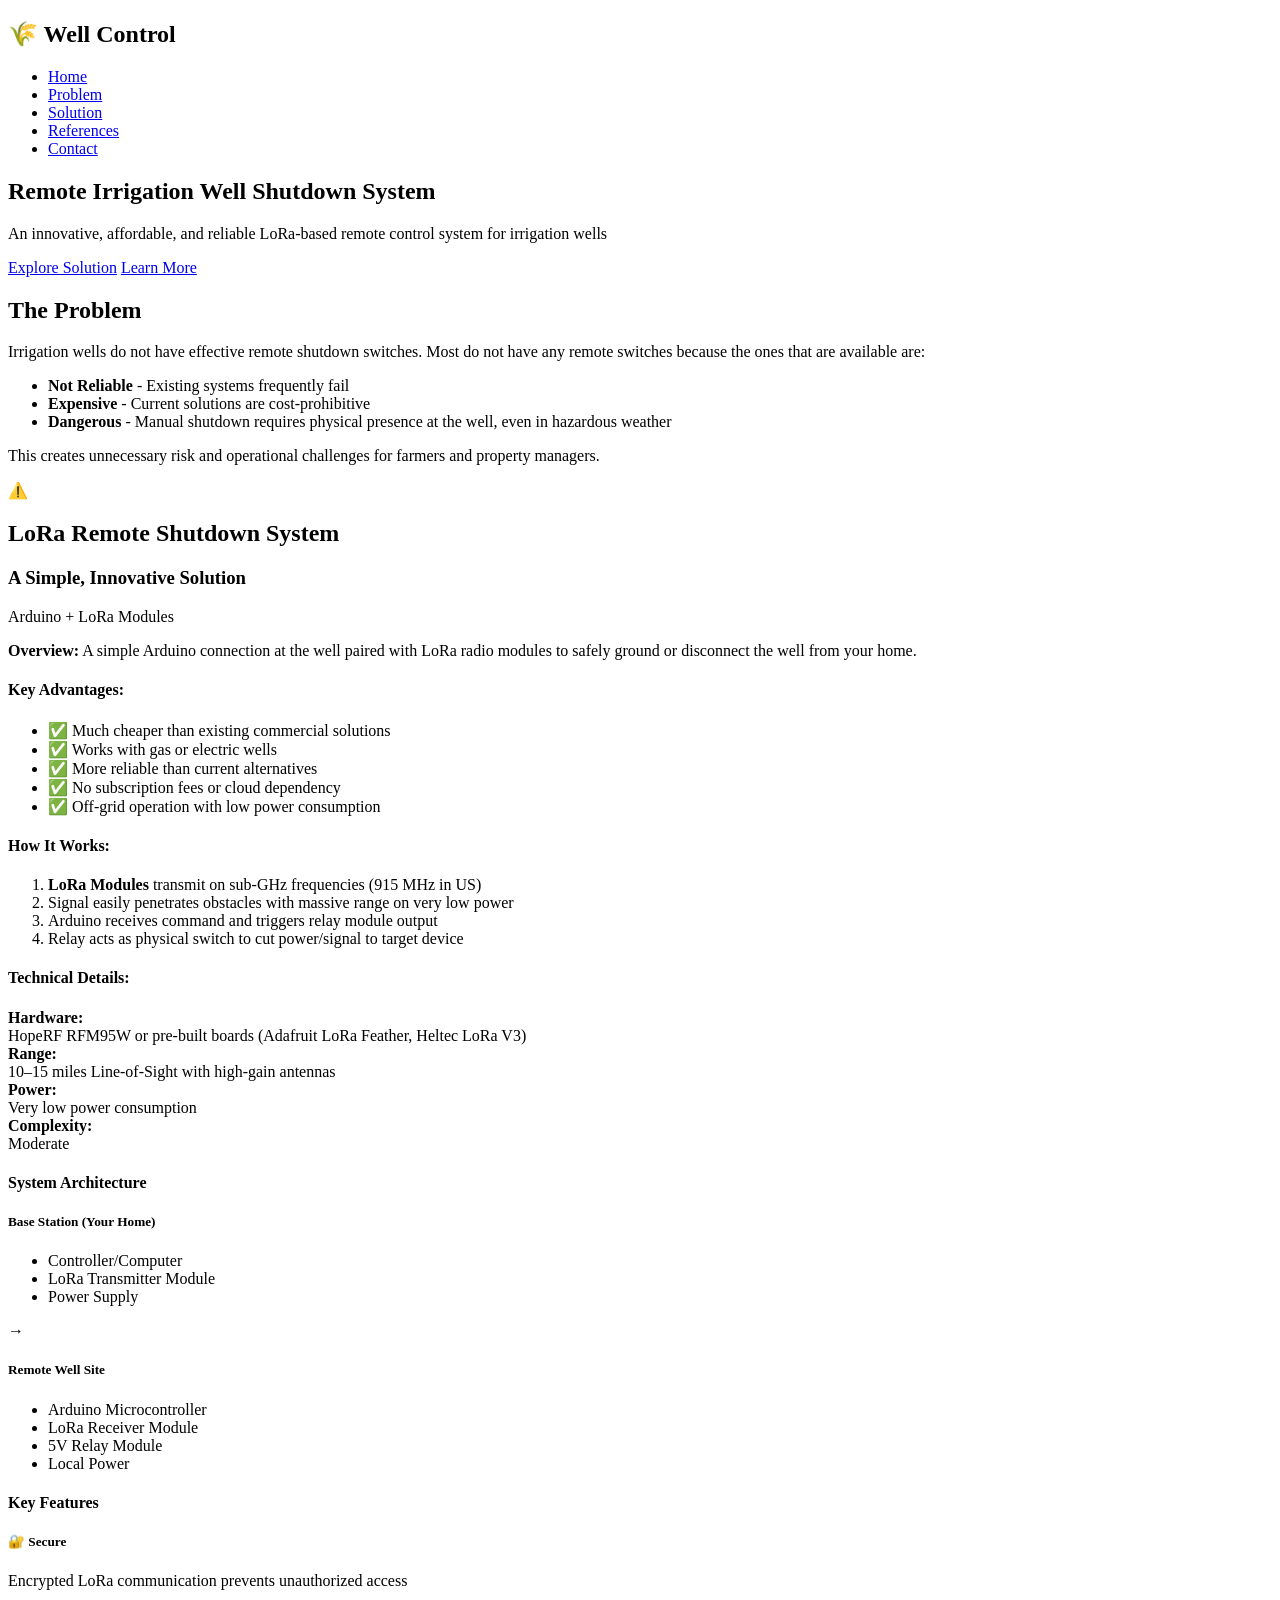
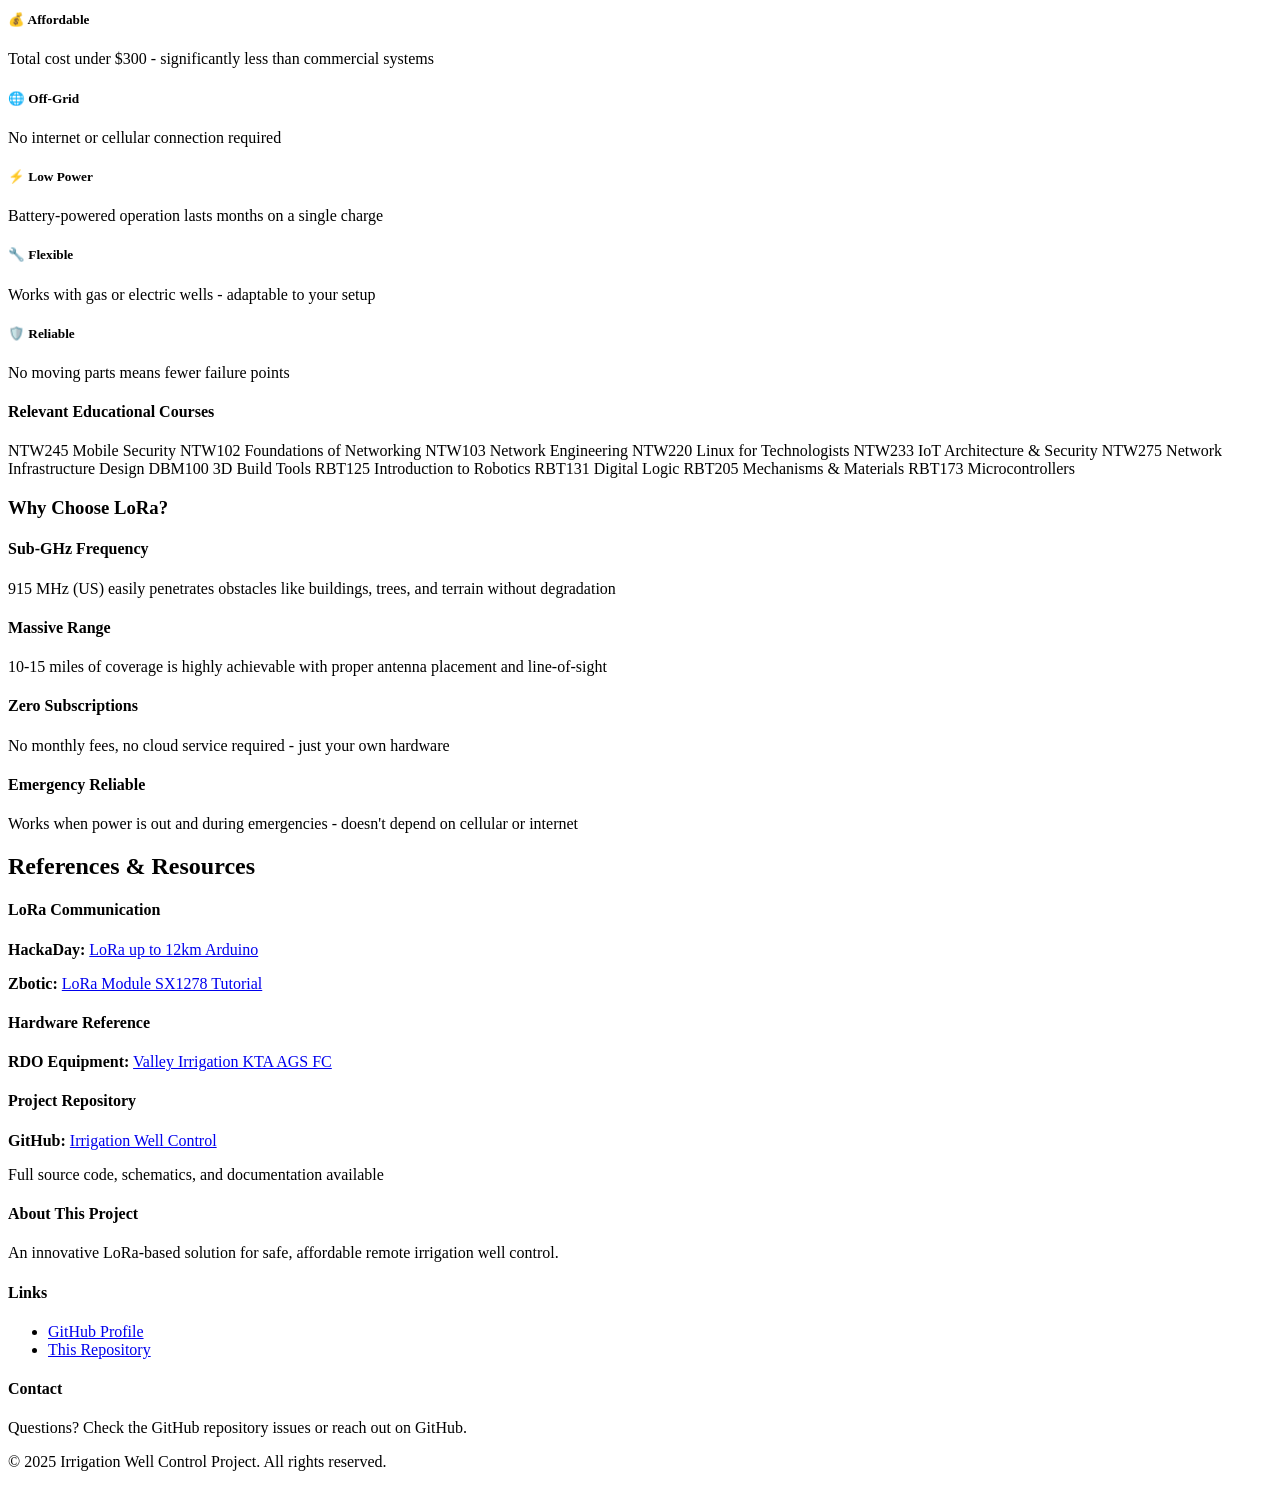
==== index.html @ 94b187a4 "Step 1: Create HTML structure focused on LoRa solution only" ====
<!DOCTYPE html>
<html lang="en">
<head>
    <meta charset="UTF-8">
    <meta name="viewport" content="width=device-width, initial-scale=1.0">
    <title>Irrigation Well Control - Remote Shutdown Solutions</title>
    <link rel="stylesheet" href="styles.css">
</head>
<body>
    <!-- HEADER & NAVIGATION -->
    <header>
        <nav class="navbar">
            <div class="navbar-container">
                <div class="logo">
                    <h1>🌾 Well Control</h1>
                </div>
                <ul class="nav-menu">
                    <li><a href="#home">Home</a></li>
                    <li><a href="#problem">Problem</a></li>
                    <li><a href="#solution">Solution</a></li>
                    <li><a href="#references">References</a></li>
                    <li><a href="#contact">Contact</a></li>
                </ul>
            </div>
        </nav>
    </header>

    <!-- HERO SECTION -->
    <section id="home" class="hero">
        <div class="hero-content">
            <h1>Remote Irrigation Well Shutdown System</h1>
            <p>An innovative, affordable, and reliable LoRa-based remote control system for irrigation wells</p>
            <div class="hero-buttons">
                <a href="#solution" class="btn btn-primary">Explore Solution</a>
                <a href="#references" class="btn btn-secondary">Learn More</a>
            </div>
        </div>
    </section>

    <!-- PROBLEM STATEMENT -->
    <section id="problem" class="problem">
        <div class="container">
            <h2>The Problem</h2>
            <div class="problem-content">
                <div class="problem-text">
                    <p>Irrigation wells do not have effective remote shutdown switches. Most do not have any remote switches because the ones that are available are:</p>
                    <ul>
                        <li><strong>Not Reliable</strong> - Existing systems frequently fail</li>
                        <li><strong>Expensive</strong> - Current solutions are cost-prohibitive</li>
                        <li><strong>Dangerous</strong> - Manual shutdown requires physical presence at the well, even in hazardous weather</li>
                    </ul>
                    <p>This creates unnecessary risk and operational challenges for farmers and property managers.</p>
                </div>
                <div class="problem-icon">
                    <span class="icon">⚠️</span>
                </div>
            </div>
        </div>
    </section>

    <!-- SOLUTION SECTION -->
    <section id="solution" class="solution">
        <div class="container">
            <h2>LoRa Remote Shutdown System</h2>
            
            <div class="solution-card">
                <div class="solution-header">
                    <h3>A Simple, Innovative Solution</h3>
                    <span class="badge">Arduino + LoRa Modules</span>
                </div>
                <div class="solution-body">
                    <p><strong>Overview:</strong> A simple Arduino connection at the well paired with LoRa radio modules to safely ground or disconnect the well from your home.</p>
                    
                    <h4>Key Advantages:</h4>
                    <ul>
                        <li>✅ Much cheaper than existing commercial solutions</li>
                        <li>✅ Works with gas or electric wells</li>
                        <li>✅ More reliable than current alternatives</li>
                        <li>✅ No subscription fees or cloud dependency</li>
                        <li>✅ Off-grid operation with low power consumption</li>
                    </ul>

                    <h4>How It Works:</h4>
                    <ol>
                        <li><strong>LoRa Modules</strong> transmit on sub-GHz frequencies (915 MHz in US)</li>
                        <li>Signal easily penetrates obstacles with massive range on very low power</li>
                        <li>Arduino receives command and triggers relay module output</li>
                        <li>Relay acts as physical switch to cut power/signal to target device</li>
                    </ol>

                    <h4>Technical Details:</h4>
                    <div class="tech-specs">
                        <div class="spec">
                            <strong>Hardware:</strong><br>
                            HopeRF RFM95W or pre-built boards (Adafruit LoRa Feather, Heltec LoRa V3)
                        </div>
                        <div class="spec">
                            <strong>Range:</strong><br>
                            10–15 miles Line-of-Sight with high-gain antennas
                        </div>
                        <div class="spec">
                            <strong>Power:</strong><br>
                            Very low power consumption
                        </div>
                        <div class="spec">
                            <strong>Complexity:</strong><br>
                            Moderate
                        </div>
                    </div>

                    <h4>System Architecture</h4>
                    <div class="architecture">
                        <div class="arch-box">
                            <h5>Base Station (Your Home)</h5>
                            <ul>
                                <li>Controller/Computer</li>
                                <li>LoRa Transmitter Module</li>
                                <li>Power Supply</li>
                            </ul>
                        </div>
                        <div class="arch-arrow">→</div>
                        <div class="arch-box">
                            <h5>Remote Well Site</h5>
                            <ul>
                                <li>Arduino Microcontroller</li>
                                <li>LoRa Receiver Module</li>
                                <li>5V Relay Module</li>
                                <li>Local Power</li>
                            </ul>
                        </div>
                    </div>

                    <h4>Key Features</h4>
                    <div class="features-grid">
                        <div class="feature">
                            <h5>🔐 Secure</h5>
                            <p>Encrypted LoRa communication prevents unauthorized access</p>
                        </div>
                        <div class="feature">
                            <h5>💰 Affordable</h5>
                            <p>Total cost under $300 - significantly less than commercial systems</p>
                        </div>
                        <div class="feature">
                            <h5>🌐 Off-Grid</h5>
                            <p>No internet or cellular connection required</p>
                        </div>
                        <div class="feature">
                            <h5>⚡ Low Power</h5>
                            <p>Battery-powered operation lasts months on a single charge</p>
                        </div>
                        <div class="feature">
                            <h5>🔧 Flexible</h5>
                            <p>Works with gas or electric wells - adaptable to your setup</p>
                        </div>
                        <div class="feature">
                            <h5>🛡️ Reliable</h5>
                            <p>No moving parts means fewer failure points</p>
                        </div>
                    </div>

                    <h4>Relevant Educational Courses</h4>
                    <div class="courses">
                        <span class="course-badge">NTW245 Mobile Security</span>
                        <span class="course-badge">NTW102 Foundations of Networking</span>
                        <span class="course-badge">NTW103 Network Engineering</span>
                        <span class="course-badge">NTW220 Linux for Technologists</span>
                        <span class="course-badge">NTW233 IoT Architecture & Security</span>
                        <span class="course-badge">NTW275 Network Infrastructure Design</span>
                        <span class="course-badge">DBM100 3D Build Tools</span>
                        <span class="course-badge">RBT125 Introduction to Robotics</span>
                        <span class="course-badge">RBT131 Digital Logic</span>
                        <span class="course-badge">RBT205 Mechanisms & Materials</span>
                        <span class="course-badge">RBT173 Microcontrollers</span>
                    </div>
                </div>
            </div>

            <div class="solution-benefits">
                <h3>Why Choose LoRa?</h3>
                <div class="benefits-grid">
                    <div class="benefit-card">
                        <h4>Sub-GHz Frequency</h4>
                        <p>915 MHz (US) easily penetrates obstacles like buildings, trees, and terrain without degradation</p>
                    </div>
                    <div class="benefit-card">
                        <h4>Massive Range</h4>
                        <p>10-15 miles of coverage is highly achievable with proper antenna placement and line-of-sight</p>
                    </div>
                    <div class="benefit-card">
                        <h4>Zero Subscriptions</h4>
                        <p>No monthly fees, no cloud service required - just your own hardware</p>
                    </div>
                    <div class="benefit-card">
                        <h4>Emergency Reliable</h4>
                        <p>Works when power is out and during emergencies - doesn't depend on cellular or internet</p>
                    </div>
                </div>
            </div>
        </div>
    </section>

    <!-- REFERENCES SECTION -->
    <section id="references" class="references">
        <div class="container">
            <h2>References & Resources</h2>
            <div class="references-grid">
                <div class="reference-item">
                    <h4>LoRa Communication</h4>
                    <p><strong>HackaDay:</strong> <a href="https://hackaday.io/project/168013-lora-upto-12km-arduino" target="_blank">LoRa up to 12km Arduino</a></p>
                    <p><strong>Zbotic:</strong> <a href="https://zbotic.in/lora-module-sx1278-long-range-iot-communication-tutorial/" target="_blank">LoRa Module SX1278 Tutorial</a></p>
                </div>
                <div class="reference-item">
                    <h4>Hardware Reference</h4>
                    <p><strong>RDO Equipment:</strong> <a href="https://www.rdoequipment.com/product-details/valley-irrigation-kta-ags-fc-view-ka02865" target="_blank">Valley Irrigation KTA AGS FC</a></p>
                </div>
                <div class="reference-item">
                    <h4>Project Repository</h4>
                    <p><strong>GitHub:</strong> <a href="https://github.com/connorcqueen-lgtm/irrigation-well-control" target="_blank">Irrigation Well Control</a></p>
                    <p>Full source code, schematics, and documentation available</p>
                </div>
            </div>
        </div>
    </section>

    <!-- FOOTER -->
    <footer>
        <div class="container">
            <div class="footer-content">
                <div class="footer-section">
                    <h4>About This Project</h4>
                    <p>An innovative LoRa-based solution for safe, affordable remote irrigation well control.</p>
                </div>
                <div class="footer-section">
                    <h4>Links</h4>
                    <ul>
                        <li><a href="https://github.com/connorcqueen-lgtm" target="_blank">GitHub Profile</a></li>
                        <li><a href="https://github.com/connorcqueen-lgtm/irrigation-well-control" target="_blank">This Repository</a></li>
                    </ul>
                </div>
                <div class="footer-section">
                    <h4>Contact</h4>
                    <p>Questions? Check the GitHub repository issues or reach out on GitHub.</p>
                </div>
            </div>
            <div class="footer-bottom">
                <p>&copy; 2025 Irrigation Well Control Project. All rights reserved.</p>
            </div>
        </div>
    </footer>
</body>
</html>
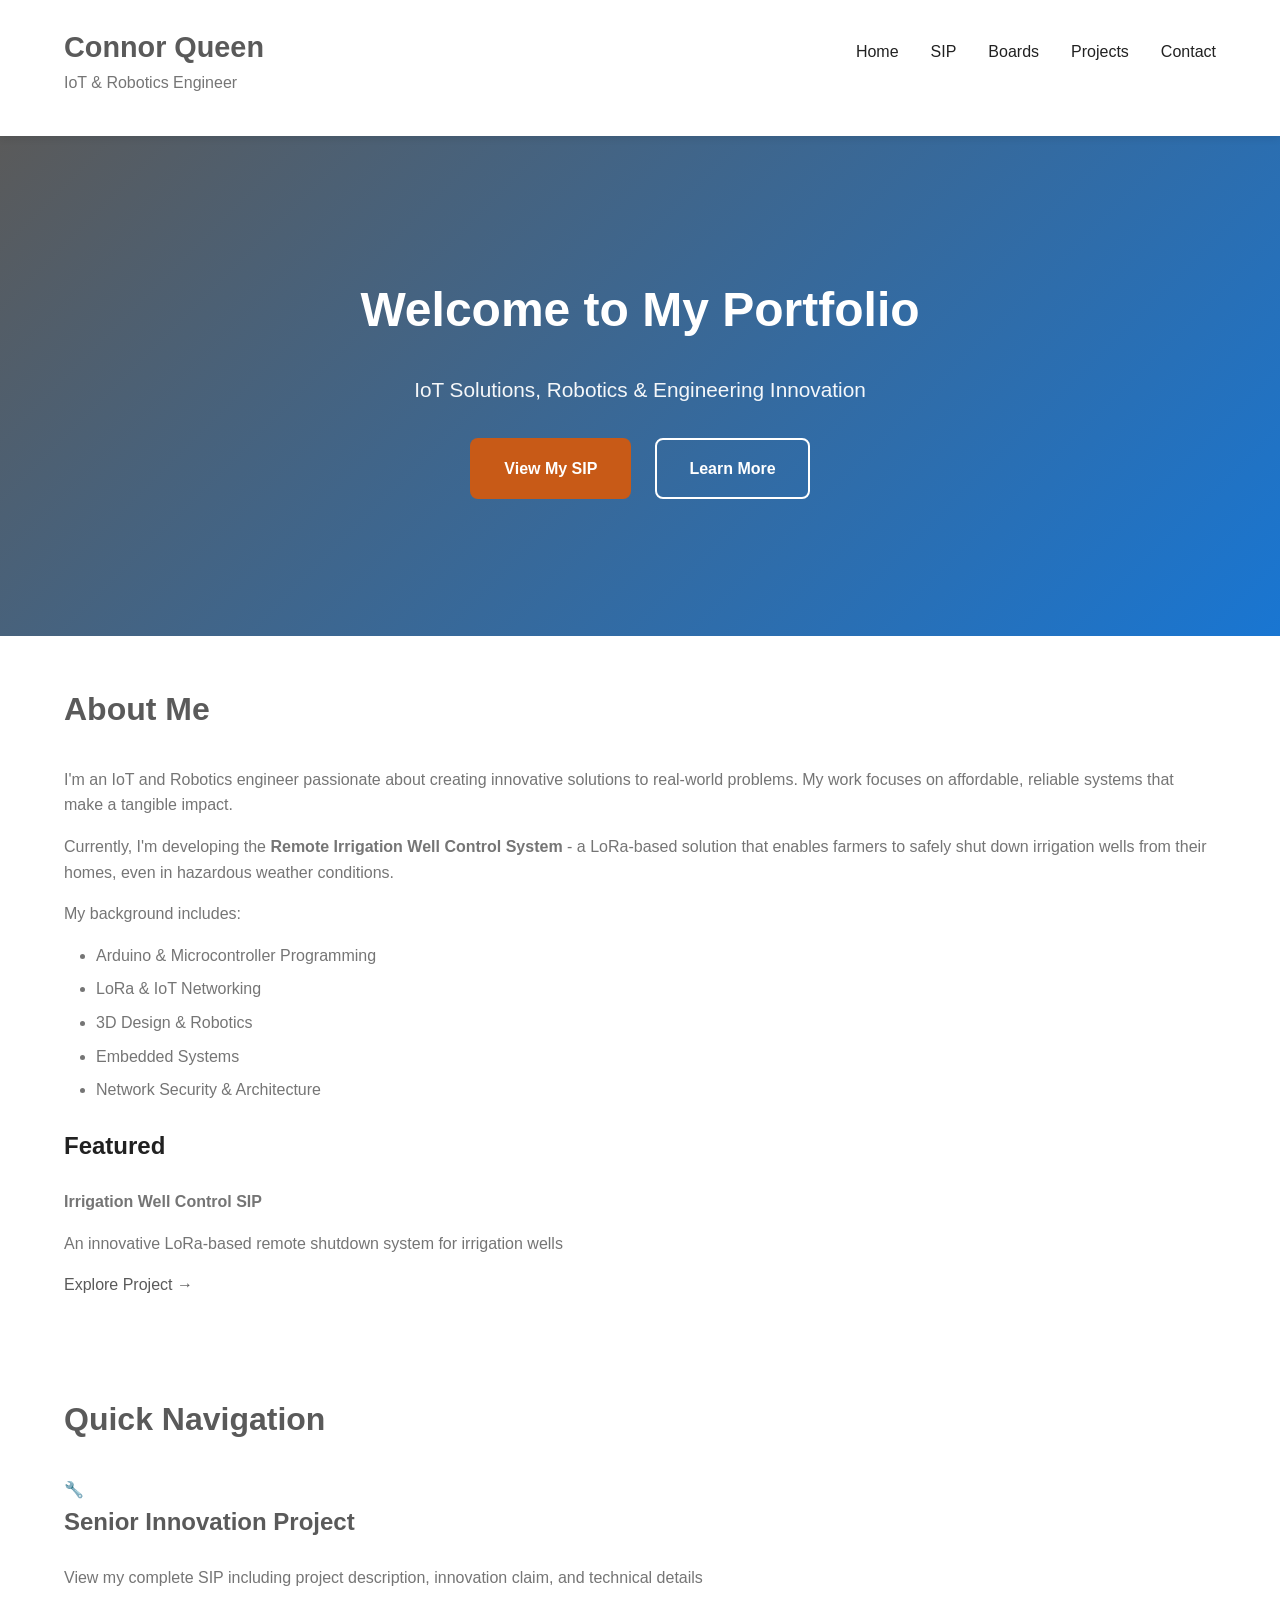
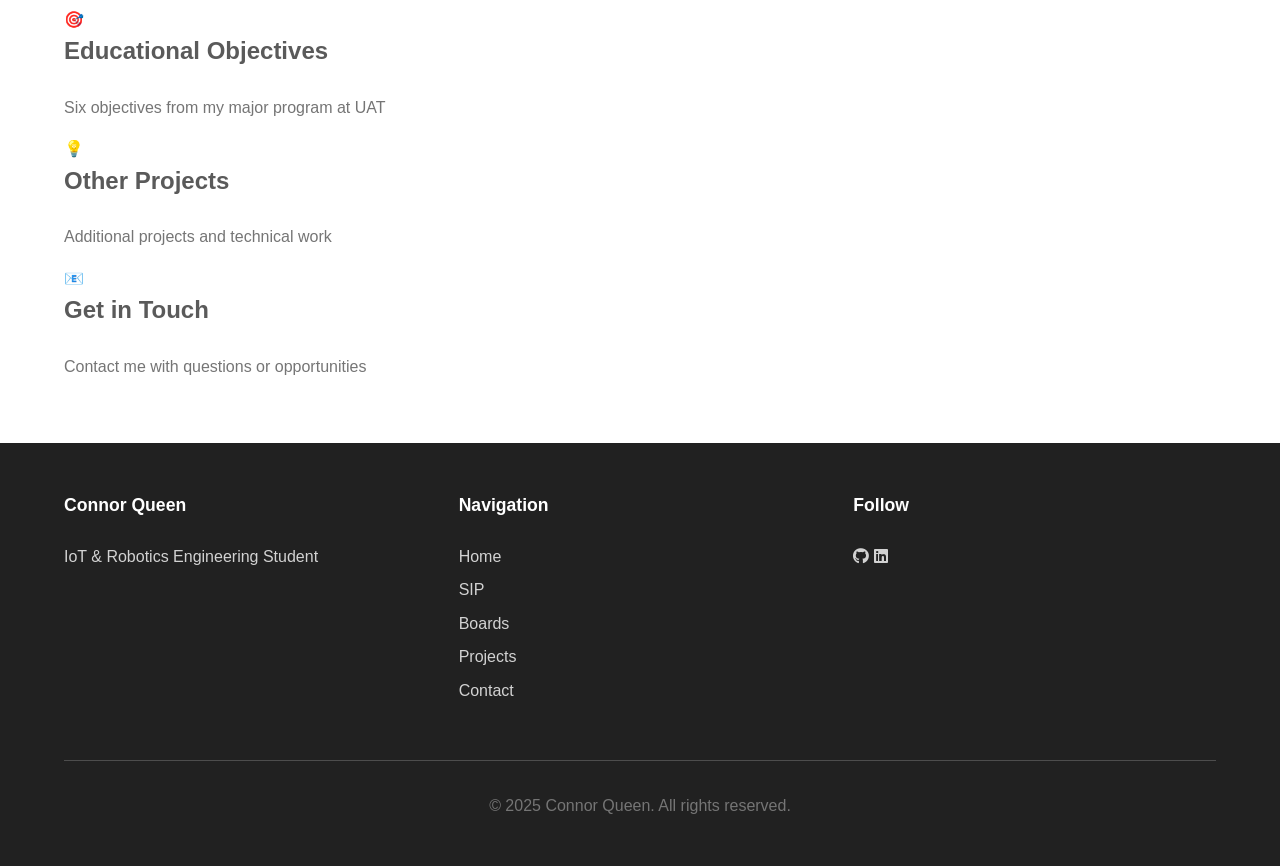
==== commit 40a6ee48: "Step 2a: Create homepage/landing page with navigation to all sections" ====
--- a/index.html
+++ b/index.html
@@ -3,8 +3,9 @@
 <head>
     <meta charset="UTF-8">
     <meta name="viewport" content="width=device-width, initial-scale=1.0">
-    <title>Irrigation Well Control - Remote Shutdown Solutions</title>
+    <title>Connor Queen - Portfolio</title>
     <link rel="stylesheet" href="styles.css">
+    <link rel="stylesheet" href="https://cdnjs.cloudflare.com/ajax/libs/font-awesome/6.4.0/css/all.min.css">
 </head>
 <body>
     <!-- HEADER & NAVIGATION -->
@@ -12,14 +13,15 @@
         <nav class="navbar">
             <div class="navbar-container">
                 <div class="logo">
-                    <h1>🌾 Well Control</h1>
+                    <h1>Connor Queen</h1>
+                    <p class="tagline">IoT & Robotics Engineer</p>
                 </div>
                 <ul class="nav-menu">
-                    <li><a href="#home">Home</a></li>
-                    <li><a href="#problem">Problem</a></li>
-                    <li><a href="#solution">Solution</a></li>
-                    <li><a href="#references">References</a></li>
-                    <li><a href="#contact">Contact</a></li>
+                    <li><a href="index.html#home">Home</a></li>
+                    <li><a href="sip.html">SIP</a></li>
+                    <li><a href="boards.html">Boards</a></li>
+                    <li><a href="projects.html">Projects</a></li>
+                    <li><a href="contact.html">Contact</a></li>
                 </ul>
             </div>
         </nav>
@@ -28,196 +30,71 @@
     <!-- HERO SECTION -->
     <section id="home" class="hero">
         <div class="hero-content">
-            <h1>Remote Irrigation Well Shutdown System</h1>
-            <p>An innovative, affordable, and reliable LoRa-based remote control system for irrigation wells</p>
+            <h1>Welcome to My Portfolio</h1>
+            <p>IoT Solutions, Robotics & Engineering Innovation</p>
             <div class="hero-buttons">
-                <a href="#solution" class="btn btn-primary">Explore Solution</a>
-                <a href="#references" class="btn btn-secondary">Learn More</a>
+                <a href="sip.html" class="btn btn-primary">View My SIP</a>
+                <a href="#about" class="btn btn-secondary">Learn More</a>
             </div>
         </div>
     </section>
 
-    <!-- PROBLEM STATEMENT -->
-    <section id="problem" class="problem">
+    <!-- ABOUT SECTION -->
+    <section id="about" class="about">
         <div class="container">
-            <h2>The Problem</h2>
-            <div class="problem-content">
-                <div class="problem-text">
-                    <p>Irrigation wells do not have effective remote shutdown switches. Most do not have any remote switches because the ones that are available are:</p>
+            <h2>About Me</h2>
+            <div class="about-content">
+                <div class="about-text">
+                    <p>I'm an IoT and Robotics engineer passionate about creating innovative solutions to real-world problems. My work focuses on affordable, reliable systems that make a tangible impact.</p>
+                    
+                    <p>Currently, I'm developing the <strong>Remote Irrigation Well Control System</strong> - a LoRa-based solution that enables farmers to safely shut down irrigation wells from their homes, even in hazardous weather conditions.</p>
+                    
+                    <p>My background includes:</p>
                     <ul>
-                        <li><strong>Not Reliable</strong> - Existing systems frequently fail</li>
-                        <li><strong>Expensive</strong> - Current solutions are cost-prohibitive</li>
-                        <li><strong>Dangerous</strong> - Manual shutdown requires physical presence at the well, even in hazardous weather</li>
+                        <li>Arduino & Microcontroller Programming</li>
+                        <li>LoRa & IoT Networking</li>
+                        <li>3D Design & Robotics</li>
+                        <li>Embedded Systems</li>
+                        <li>Network Security & Architecture</li>
                     </ul>
-                    <p>This creates unnecessary risk and operational challenges for farmers and property managers.</p>
                 </div>
-                <div class="problem-icon">
-                    <span class="icon">⚠️</span>
-                </div>
-            </div>
-        </div>
-    </section>
-
-    <!-- SOLUTION SECTION -->
-    <section id="solution" class="solution">
-        <div class="container">
-            <h2>LoRa Remote Shutdown System</h2>
-            
-            <div class="solution-card">
-                <div class="solution-header">
-                    <h3>A Simple, Innovative Solution</h3>
-                    <span class="badge">Arduino + LoRa Modules</span>
-                </div>
-                <div class="solution-body">
-                    <p><strong>Overview:</strong> A simple Arduino connection at the well paired with LoRa radio modules to safely ground or disconnect the well from your home.</p>
-                    
-                    <h4>Key Advantages:</h4>
-                    <ul>
-                        <li>✅ Much cheaper than existing commercial solutions</li>
-                        <li>✅ Works with gas or electric wells</li>
-                        <li>✅ More reliable than current alternatives</li>
-                        <li>✅ No subscription fees or cloud dependency</li>
-                        <li>✅ Off-grid operation with low power consumption</li>
-                    </ul>
-
-                    <h4>How It Works:</h4>
-                    <ol>
-                        <li><strong>LoRa Modules</strong> transmit on sub-GHz frequencies (915 MHz in US)</li>
-                        <li>Signal easily penetrates obstacles with massive range on very low power</li>
-                        <li>Arduino receives command and triggers relay module output</li>
-                        <li>Relay acts as physical switch to cut power/signal to target device</li>
-                    </ol>
-
-                    <h4>Technical Details:</h4>
-                    <div class="tech-specs">
-                        <div class="spec">
-                            <strong>Hardware:</strong><br>
-                            HopeRF RFM95W or pre-built boards (Adafruit LoRa Feather, Heltec LoRa V3)
-                        </div>
-                        <div class="spec">
-                            <strong>Range:</strong><br>
-                            10–15 miles Line-of-Sight with high-gain antennas
-                        </div>
-                        <div class="spec">
-                            <strong>Power:</strong><br>
-                            Very low power consumption
-                        </div>
-                        <div class="spec">
-                            <strong>Complexity:</strong><br>
-                            Moderate
-                        </div>
-                    </div>
-
-                    <h4>System Architecture</h4>
-                    <div class="architecture">
-                        <div class="arch-box">
-                            <h5>Base Station (Your Home)</h5>
-                            <ul>
-                                <li>Controller/Computer</li>
-                                <li>LoRa Transmitter Module</li>
-                                <li>Power Supply</li>
-                            </ul>
-                        </div>
-                        <div class="arch-arrow">→</div>
-                        <div class="arch-box">
-                            <h5>Remote Well Site</h5>
-                            <ul>
-                                <li>Arduino Microcontroller</li>
-                                <li>LoRa Receiver Module</li>
-                                <li>5V Relay Module</li>
-                                <li>Local Power</li>
-                            </ul>
-                        </div>
-                    </div>
-
-                    <h4>Key Features</h4>
-                    <div class="features-grid">
-                        <div class="feature">
-                            <h5>🔐 Secure</h5>
-                            <p>Encrypted LoRa communication prevents unauthorized access</p>
-                        </div>
-                        <div class="feature">
-                            <h5>💰 Affordable</h5>
-                            <p>Total cost under $300 - significantly less than commercial systems</p>
-                        </div>
-                        <div class="feature">
-                            <h5>🌐 Off-Grid</h5>
-                            <p>No internet or cellular connection required</p>
-                        </div>
-                        <div class="feature">
-                            <h5>⚡ Low Power</h5>
-                            <p>Battery-powered operation lasts months on a single charge</p>
-                        </div>
-                        <div class="feature">
-                            <h5>🔧 Flexible</h5>
-                            <p>Works with gas or electric wells - adaptable to your setup</p>
-                        </div>
-                        <div class="feature">
-                            <h5>🛡️ Reliable</h5>
-                            <p>No moving parts means fewer failure points</p>
-                        </div>
-                    </div>
-
-                    <h4>Relevant Educational Courses</h4>
-                    <div class="courses">
-                        <span class="course-badge">NTW245 Mobile Security</span>
-                        <span class="course-badge">NTW102 Foundations of Networking</span>
-                        <span class="course-badge">NTW103 Network Engineering</span>
-                        <span class="course-badge">NTW220 Linux for Technologists</span>
-                        <span class="course-badge">NTW233 IoT Architecture & Security</span>
-                        <span class="course-badge">NTW275 Network Infrastructure Design</span>
-                        <span class="course-badge">DBM100 3D Build Tools</span>
-                        <span class="course-badge">RBT125 Introduction to Robotics</span>
-                        <span class="course-badge">RBT131 Digital Logic</span>
-                        <span class="course-badge">RBT205 Mechanisms & Materials</span>
-                        <span class="course-badge">RBT173 Microcontrollers</span>
-                    </div>
-                </div>
-            </div>
-
-            <div class="solution-benefits">
-                <h3>Why Choose LoRa?</h3>
-                <div class="benefits-grid">
-                    <div class="benefit-card">
-                        <h4>Sub-GHz Frequency</h4>
-                        <p>915 MHz (US) easily penetrates obstacles like buildings, trees, and terrain without degradation</p>
-                    </div>
-                    <div class="benefit-card">
-                        <h4>Massive Range</h4>
-                        <p>10-15 miles of coverage is highly achievable with proper antenna placement and line-of-sight</p>
-                    </div>
-                    <div class="benefit-card">
-                        <h4>Zero Subscriptions</h4>
-                        <p>No monthly fees, no cloud service required - just your own hardware</p>
-                    </div>
-                    <div class="benefit-card">
-                        <h4>Emergency Reliable</h4>
-                        <p>Works when power is out and during emergencies - doesn't depend on cellular or internet</p>
+                <div class="about-highlight">
+                    <div class="highlight-box">
+                        <h3>Featured</h3>
+                        <p><strong>Irrigation Well Control SIP</strong></p>
+                        <p>An innovative LoRa-based remote shutdown system for irrigation wells</p>
+                        <a href="sip.html" class="link-arrow">Explore Project →</a>
                     </div>
                 </div>
             </div>
         </div>
     </section>
 
-    <!-- REFERENCES SECTION -->
-    <section id="references" class="references">
+    <!-- QUICK LINKS -->
+    <section class="quick-links">
         <div class="container">
-            <h2>References & Resources</h2>
-            <div class="references-grid">
-                <div class="reference-item">
-                    <h4>LoRa Communication</h4>
-                    <p><strong>HackaDay:</strong> <a href="https://hackaday.io/project/168013-lora-upto-12km-arduino" target="_blank">LoRa up to 12km Arduino</a></p>
-                    <p><strong>Zbotic:</strong> <a href="https://zbotic.in/lora-module-sx1278-long-range-iot-communication-tutorial/" target="_blank">LoRa Module SX1278 Tutorial</a></p>
-                </div>
-                <div class="reference-item">
-                    <h4>Hardware Reference</h4>
-                    <p><strong>RDO Equipment:</strong> <a href="https://www.rdoequipment.com/product-details/valley-irrigation-kta-ags-fc-view-ka02865" target="_blank">Valley Irrigation KTA AGS FC</a></p>
-                </div>
-                <div class="reference-item">
-                    <h4>Project Repository</h4>
-                    <p><strong>GitHub:</strong> <a href="https://github.com/connorcqueen-lgtm/irrigation-well-control" target="_blank">Irrigation Well Control</a></p>
-                    <p>Full source code, schematics, and documentation available</p>
-                </div>
+            <h2>Quick Navigation</h2>
+            <div class="links-grid">
+                <a href="sip.html" class="link-card">
+                    <div class="link-icon">🔧</div>
+                    <h3>Senior Innovation Project</h3>
+                    <p>View my complete SIP including project description, innovation claim, and technical details</p>
+                </a>
+                <a href="boards.html" class="link-card">
+                    <div class="link-icon">🎯</div>
+                    <h3>Educational Objectives</h3>
+                    <p>Six objectives from my major program at UAT</p>
+                </a>
+                <a href="projects.html" class="link-card">
+                    <div class="link-icon">💡</div>
+                    <h3>Other Projects</h3>
+                    <p>Additional projects and technical work</p>
+                </a>
+                <a href="contact.html" class="link-card">
+                    <div class="link-icon">📧</div>
+                    <h3>Get in Touch</h3>
+                    <p>Contact me with questions or opportunities</p>
+                </a>
             </div>
         </div>
     </section>
@@ -227,23 +104,33 @@
         <div class="container">
             <div class="footer-content">
                 <div class="footer-section">
-                    <h4>About This Project</h4>
-                    <p>An innovative LoRa-based solution for safe, affordable remote irrigation well control.</p>
+                    <h4>Connor Queen</h4>
+                    <p>IoT & Robotics Engineering Student</p>
                 </div>
                 <div class="footer-section">
-                    <h4>Links</h4>
+                    <h4>Navigation</h4>
                     <ul>
-                        <li><a href="https://github.com/connorcqueen-lgtm" target="_blank">GitHub Profile</a></li>
-                        <li><a href="https://github.com/connorcqueen-lgtm/irrigation-well-control" target="_blank">This Repository</a></li>
+                        <li><a href="index.html">Home</a></li>
+                        <li><a href="sip.html">SIP</a></li>
+                        <li><a href="boards.html">Boards</a></li>
+                        <li><a href="projects.html">Projects</a></li>
+                        <li><a href="contact.html">Contact</a></li>
                     </ul>
                 </div>
                 <div class="footer-section">
-                    <h4>Contact</h4>
-                    <p>Questions? Check the GitHub repository issues or reach out on GitHub.</p>
+                    <h4>Follow</h4>
+                    <div class="social-links">
+                        <a href="https://github.com/connorcqueen-lgtm" target="_blank" title="GitHub">
+                            <i class="fab fa-github"></i>
+                        </a>
+                        <a href="#" target="_blank" title="LinkedIn">
+                            <i class="fab fa-linkedin"></i>
+                        </a>
+                    </div>
                 </div>
             </div>
             <div class="footer-bottom">
-                <p>&copy; 2025 Irrigation Well Control Project. All rights reserved.</p>
+                <p>&copy; 2025 Connor Queen. All rights reserved.</p>
             </div>
         </div>
     </footer>
--- a/styles.css
+++ b/styles.css
@@ -0,0 +1,664 @@
+/* ===================================
+   GLOBAL STYLES & VARIABLES
+   =================================== */
+
+:root {
+    --primary-color: #5A5A5A;      /* Grey */
+    --secondary-color: #1976D2;    /* Blue */
+    --accent-color: #C85A17;       /* Burnt Orange */
+    --text-dark: #212121;
+    --text-light: #757575;
+    --bg-light: #F5F5F5;
+    --bg-white: #FFFFFF;
+    --border-color: #E0E0E0;
+    --shadow: 0 2px 8px rgba(0, 0, 0, 0.1);
+    --shadow-lg: 0 4px 16px rgba(0, 0, 0, 0.15);
+    
+    --spacing-xs: 8px;
+    --spacing-sm: 16px;
+    --spacing-md: 24px;
+    --spacing-lg: 32px;
+    --spacing-xl: 48px;
+    
+    --font-family: 'Segoe UI', Tahoma, Geneva, Verdana, sans-serif;
+    --font-mono: 'Courier New', monospace;
+}
+
+* {
+    margin: 0;
+    padding: 0;
+    box-sizing: border-box;
+}
+
+body {
+    font-family: var(--font-family);
+    color: var(--text-dark);
+    background-color: var(--bg-white);
+    line-height: 1.6;
+}
+
+html {
+    scroll-behavior: smooth;
+}
+
+/* ===================================
+   TYPOGRAPHY
+   =================================== */
+
+h1 { font-size: 2.5rem; font-weight: 700; margin-bottom: var(--spacing-md); }
+h2 { font-size: 2rem; font-weight: 700; margin-bottom: var(--spacing-lg); color: var(--primary-color); }
+h3 { font-size: 1.5rem; font-weight: 600; margin-bottom: var(--spacing-md); }
+h4 { font-size: 1.1rem; font-weight: 600; margin-bottom: var(--spacing-sm); color: var(--text-dark); }
+h5 { font-size: 1rem; font-weight: 600; margin-bottom: var(--spacing-xs); }
+
+p {
+    margin-bottom: var(--spacing-sm);
+    color: var(--text-light);
+    font-size: 1rem;
+}
+
+a {
+    color: var(--primary-color);
+    text-decoration: none;
+    transition: all 0.3s ease;
+}
+
+a:hover {
+    color: var(--secondary-color);
+    text-decoration: underline;
+}
+
+ul, ol {
+    margin-left: var(--spacing-lg);
+    margin-bottom: var(--spacing-md);
+}
+
+li {
+    margin-bottom: var(--spacing-xs);
+    color: var(--text-light);
+}
+
+/* ===================================
+   CONTAINER & LAYOUT
+   =================================== */
+
+.container {
+    max-width: 1200px;
+    margin: 0 auto;
+    padding: 0 var(--spacing-md);
+}
+
+section {
+    padding: var(--spacing-xl) 0;
+}
+
+/* ===================================
+   HEADER & NAVIGATION
+   =================================== */
+
+header {
+    background-color: var(--bg-white);
+    box-shadow: var(--shadow);
+    position: sticky;
+    top: 0;
+    z-index: 1000;
+}
+
+.navbar-container {
+    max-width: 1200px;
+    margin: 0 auto;
+    padding: var(--spacing-md);
+    display: flex;
+    justify-content: space-between;
+    align-items: center;
+}
+
+.logo h1 {
+    color: var(--primary-color);
+    margin: 0;
+    font-size: 1.8rem;
+}
+
+.nav-menu {
+    display: flex;
+    list-style: none;
+    gap: var(--spacing-lg);
+}
+
+.nav-menu a {
+    color: var(--text-dark);
+    font-weight: 500;
+    transition: color 0.3s ease;
+}
+
+.nav-menu a:hover {
+    color: var(--primary-color);
+    text-decoration: none;
+}
+
+/* ===================================
+   HERO SECTION
+   =================================== */
+
+.hero {
+    background: linear-gradient(135deg, var(--primary-color) 0%, var(--secondary-color) 100%);
+    color: white;
+    text-align: center;
+    padding: var(--spacing-xl) var(--spacing-md);
+    min-height: 500px;
+    display: flex;
+    align-items: center;
+    justify-content: center;
+}
+
+.hero-content h1 {
+    color: white;
+    font-size: 3rem;
+    margin-bottom: var(--spacing-md);
+}
+
+.hero-content p {
+    color: rgba(255, 255, 255, 0.95);
+    font-size: 1.3rem;
+    margin-bottom: var(--spacing-lg);
+    max-width: 600px;
+    margin-left: auto;
+    margin-right: auto;
+}
+
+.hero-buttons {
+    display: flex;
+    gap: var(--spacing-md);
+    justify-content: center;
+    flex-wrap: wrap;
+}
+
+/* ===================================
+   BUTTONS
+   =================================== */
+
+.btn {
+    display: inline-block;
+    padding: var(--spacing-sm) var(--spacing-lg);
+    border-radius: 8px;
+    font-weight: 600;
+    font-size: 1rem;
+    cursor: pointer;
+    transition: all 0.3s ease;
+    border: 2px solid transparent;
+}
+
+.btn-primary {
+    background-color: var(--accent-color);
+    color: white;
+}
+
+.btn-primary:hover {
+    background-color: #B84F0F;
+    transform: translateY(-2px);
+    box-shadow: var(--shadow-lg);
+    text-decoration: none;
+}
+
+.btn-secondary {
+    background-color: transparent;
+    color: white;
+    border-color: white;
+}
+
+.btn-secondary:hover {
+    background-color: rgba(255, 255, 255, 0.1);
+    text-decoration: none;
+}
+
+/* ===================================
+   PROBLEM SECTION
+   =================================== */
+
+.problem {
+    background-color: var(--bg-light);
+}
+
+.problem-content {
+    display: grid;
+    grid-template-columns: 1fr 200px;
+    gap: var(--spacing-lg);
+    align-items: start;
+}
+
+.problem-text ul {
+    margin-left: var(--spacing-lg);
+}
+
+.problem-text li {
+    margin-bottom: var(--spacing-md);
+    font-size: 1.05rem;
+}
+
+.problem-icon {
+    text-align: center;
+    font-size: 4rem;
+}
+
+/* ===================================
+   SOLUTION SECTION
+   =================================== */
+
+.solution {
+    background-color: var(--bg-white);
+}
+
+/* Solution Card */
+.solution-card {
+    background-color: var(--bg-white);
+    border: 2px solid var(--border-color);
+    border-radius: 12px;
+    padding: var(--spacing-lg);
+    margin-bottom: var(--spacing-xl);
+    box-shadow: var(--shadow);
+    transition: all 0.3s ease;
+}
+
+.solution-card:hover {
+    box-shadow: var(--shadow-lg);
+    border-color: var(--primary-color);
+}
+
+.solution-header {
+    display: flex;
+    justify-content: space-between;
+    align-items: center;
+    margin-bottom: var(--spacing-lg);
+    padding-bottom: var(--spacing-md);
+    border-bottom: 2px solid var(--border-color);
+}
+
+.solution-header h3 {
+    color: var(--primary-color);
+    margin: 0;
+}
+
+.badge {
+    background-color: var(--primary-color);
+    color: white;
+    padding: var(--spacing-xs) var(--spacing-sm);
+    border-radius: 20px;
+    font-size: 0.85rem;
+    font-weight: 600;
+}
+
+.solution-body h4 {
+    margin-top: var(--spacing-lg);
+    margin-bottom: var(--spacing-sm);
+}
+
+.solution-body > p {
+    margin-bottom: var(--spacing-md);
+    font-size: 1.05rem;
+    color: var(--text-dark);
+}
+
+.solution-body ul {
+    margin-bottom: var(--spacing-lg);
+}
+
+.solution-body li {
+    margin-bottom: var(--spacing-sm);
+    font-size: 1rem;
+}
+
+.solution-body ol {
+    margin-bottom: var(--spacing-lg);
+}
+
+.solution-body ol li {
+    margin-bottom: var(--spacing-md);
+    color: var(--text-light);
+}
+
+/* Tech Specs */
+.tech-specs {
+    display: grid;
+    grid-template-columns: repeat(auto-fit, minmax(200px, 1fr));
+    gap: var(--spacing-md);
+    margin: var(--spacing-lg) 0;
+    padding: var(--spacing-md);
+    background-color: var(--bg-light);
+    border-radius: 8px;
+}
+
+.spec {
+    padding: var(--spacing-sm);
+    background-color: white;
+    border-radius: 6px;
+    border-left: 4px solid var(--primary-color);
+}
+
+.spec strong {
+    color: var(--primary-color);
+    display: block;
+    margin-bottom: var(--spacing-xs);
+}
+
+/* Architecture Diagram */
+.architecture {
+    display: flex;
+    align-items: center;
+    justify-content: center;
+    gap: var(--spacing-lg);
+    margin: var(--spacing-lg) 0;
+    padding: var(--spacing-lg);
+    background-color: var(--bg-light);
+    border-radius: 8px;
+    flex-wrap: wrap;
+}
+
+.arch-box {
+    background-color: white;
+    border: 2px solid var(--primary-color);
+    border-radius: 8px;
+    padding: var(--spacing-md);
+    flex: 1;
+    min-width: 200px;
+}
+
+.arch-box h5 {
+    color: var(--primary-color);
+    margin-bottom: var(--spacing-sm);
+}
+
+.arch-box ul {
+    margin-left: var(--spacing-lg);
+    font-size: 0.95rem;
+}
+
+.arch-box li {
+    margin-bottom: var(--spacing-xs);
+}
+
+.arch-arrow {
+    font-size: 2rem;
+    color: var(--primary-color);
+    font-weight: bold;
+    min-width: 40px;
+    text-align: center;
+}
+
+/* Features Grid */
+.features-grid {
+    display: grid;
+    grid-template-columns: repeat(auto-fit, minmax(250px, 1fr));
+    gap: var(--spacing-md);
+    margin: var(--spacing-lg) 0;
+}
+
+.feature {
+    background-color: var(--bg-light);
+    padding: var(--spacing-md);
+    border-radius: 8px;
+    border-left: 4px solid var(--accent-color);
+}
+
+.feature h5 {
+    color: var(--accent-color);
+    margin-bottom: var(--spacing-sm);
+}
+
+.feature p {
+    font-size: 0.95rem;
+    margin: 0;
+}
+
+/* Course Badges */
+.courses {
+    display: flex;
+    flex-wrap: wrap;
+    gap: var(--spacing-sm);
+    margin: var(--spacing-lg) 0;
+}
+
+.course-badge {
+    background-color: #E8F5E9;
+    color: var(--primary-color);
+    padding: var(--spacing-xs) var(--spacing-sm);
+    border-radius: 6px;
+    font-size: 0.9rem;
+    font-weight: 500;
+    border: 1px solid var(--primary-color);
+}
+
+/* Benefits Section */
+.solution-benefits {
+    margin-top: var(--spacing-xl);
+    padding-top: var(--spacing-xl);
+    border-top: 2px solid var(--border-color);
+}
+
+.solution-benefits h3 {
+    text-align: center;
+    margin-bottom: var(--spacing-lg);
+}
+
+.benefits-grid {
+    display: grid;
+    grid-template-columns: repeat(auto-fit, minmax(250px, 1fr));
+    gap: var(--spacing-lg);
+}
+
+.benefit-card {
+    background: linear-gradient(135deg, var(--bg-light) 0%, white 100%);
+    padding: var(--spacing-md);
+    border-radius: 12px;
+    border-left: 4px solid var(--secondary-color);
+    box-shadow: var(--shadow);
+    transition: all 0.3s ease;
+}
+
+.benefit-card:hover {
+    box-shadow: var(--shadow-lg);
+    transform: translateY(-4px);
+}
+
+.benefit-card h4 {
+    color: var(--secondary-color);
+    margin-bottom: var(--spacing-sm);
+}
+
+.benefit-card p {
+    margin: 0;
+    font-size: 0.95rem;
+}
+
+/* ===================================
+   REFERENCES SECTION
+   =================================== */
+
+.references {
+    background-color: var(--bg-light);
+}
+
+.references-grid {
+    display: grid;
+    grid-template-columns: repeat(auto-fit, minmax(300px, 1fr));
+    gap: var(--spacing-lg);
+}
+
+.reference-item {
+    background-color: white;
+    padding: var(--spacing-lg);
+    border-radius: 12px;
+    box-shadow: var(--shadow);
+    transition: all 0.3s ease;
+}
+
+.reference-item:hover {
+    box-shadow: var(--shadow-lg);
+    transform: translateY(-4px);
+}
+
+.reference-item h4 {
+    color: var(--primary-color);
+    margin-bottom: var(--spacing-md);
+}
+
+.reference-item p {
+    margin-bottom: var(--spacing-sm);
+}
+
+.reference-item a {
+    font-weight: 500;
+}
+
+/* ===================================
+   FOOTER
+   =================================== */
+
+footer {
+    background-color: var(--text-dark);
+    color: white;
+    padding: var(--spacing-xl) 0 var(--spacing-lg);
+}
+
+.footer-content {
+    display: grid;
+    grid-template-columns: repeat(auto-fit, minmax(250px, 1fr));
+    gap: var(--spacing-lg);
+    margin-bottom: var(--spacing-lg);
+}
+
+.footer-section h4 {
+    color: white;
+    margin-bottom: var(--spacing-md);
+}
+
+.footer-section p {
+    color: rgba(255, 255, 255, 0.8);
+    margin-bottom: var(--spacing-sm);
+}
+
+.footer-section ul {
+    list-style: none;
+    margin-left: 0;
+}
+
+.footer-section a {
+    color: rgba(255, 255, 255, 0.8);
+}
+
+.footer-section a:hover {
+    color: white;
+    text-decoration: underline;
+}
+
+.footer-bottom {
+    text-align: center;
+    padding-top: var(--spacing-lg);
+    border-top: 1px solid rgba(255, 255, 255, 0.2);
+    color: rgba(255, 255, 255, 0.6);
+}
+
+/* ===================================
+   RESPONSIVE DESIGN
+   =================================== */
+
+@media (max-width: 768px) {
+    h1 { font-size: 2rem; }
+    h2 { font-size: 1.5rem; }
+    h3 { font-size: 1.2rem; }
+    
+    .navbar-container {
+        flex-direction: column;
+        gap: var(--spacing-md);
+    }
+    
+    .nav-menu {
+        flex-direction: column;
+        gap: var(--spacing-sm);
+        text-align: center;
+    }
+    
+    .hero {
+        min-height: 400px;
+        padding: var(--spacing-lg) var(--spacing-md);
+    }
+    
+    .hero-content h1 {
+        font-size: 2rem;
+    }
+    
+    .hero-content p {
+        font-size: 1.1rem;
+    }
+    
+    .hero-buttons {
+        flex-direction: column;
+        align-items: center;
+    }
+    
+    .btn {
+        width: 100%;
+        max-width: 300px;
+    }
+    
+    .problem-content {
+        grid-template-columns: 1fr;
+    }
+    
+    .problem-icon {
+        display: none;
+    }
+    
+    .solution-header {
+        flex-direction: column;
+        align-items: flex-start;
+        gap: var(--spacing-sm);
+    }
+    
+    .tech-specs {
+        grid-template-columns: 1fr;
+    }
+    
+    .architecture {
+        flex-direction: column;
+    }
+    
+    .arch-arrow {
+        transform: rotate(90deg);
+        margin: 0;
+    }
+    
+    .features-grid {
+        grid-template-columns: 1fr;
+    }
+    
+    .benefits-grid {
+        grid-template-columns: 1fr;
+    }
+}
+
+@media (max-width: 480px) {
+    h1 { font-size: 1.5rem; }
+    h2 { font-size: 1.25rem; }
+    h3 { font-size: 1rem; }
+    
+    .hero {
+        min-height: 300px;
+    }
+    
+    .hero-content h1 {
+        font-size: 1.5rem;
+    }
+    
+    section {
+        padding: var(--spacing-lg) 0;
+    }
+    
+    .courses {
+        gap: var(--spacing-xs);
+    }
+    
+    .course-badge {
+        font-size: 0.8rem;
+        padding: 4px 8px;
+    }
+}
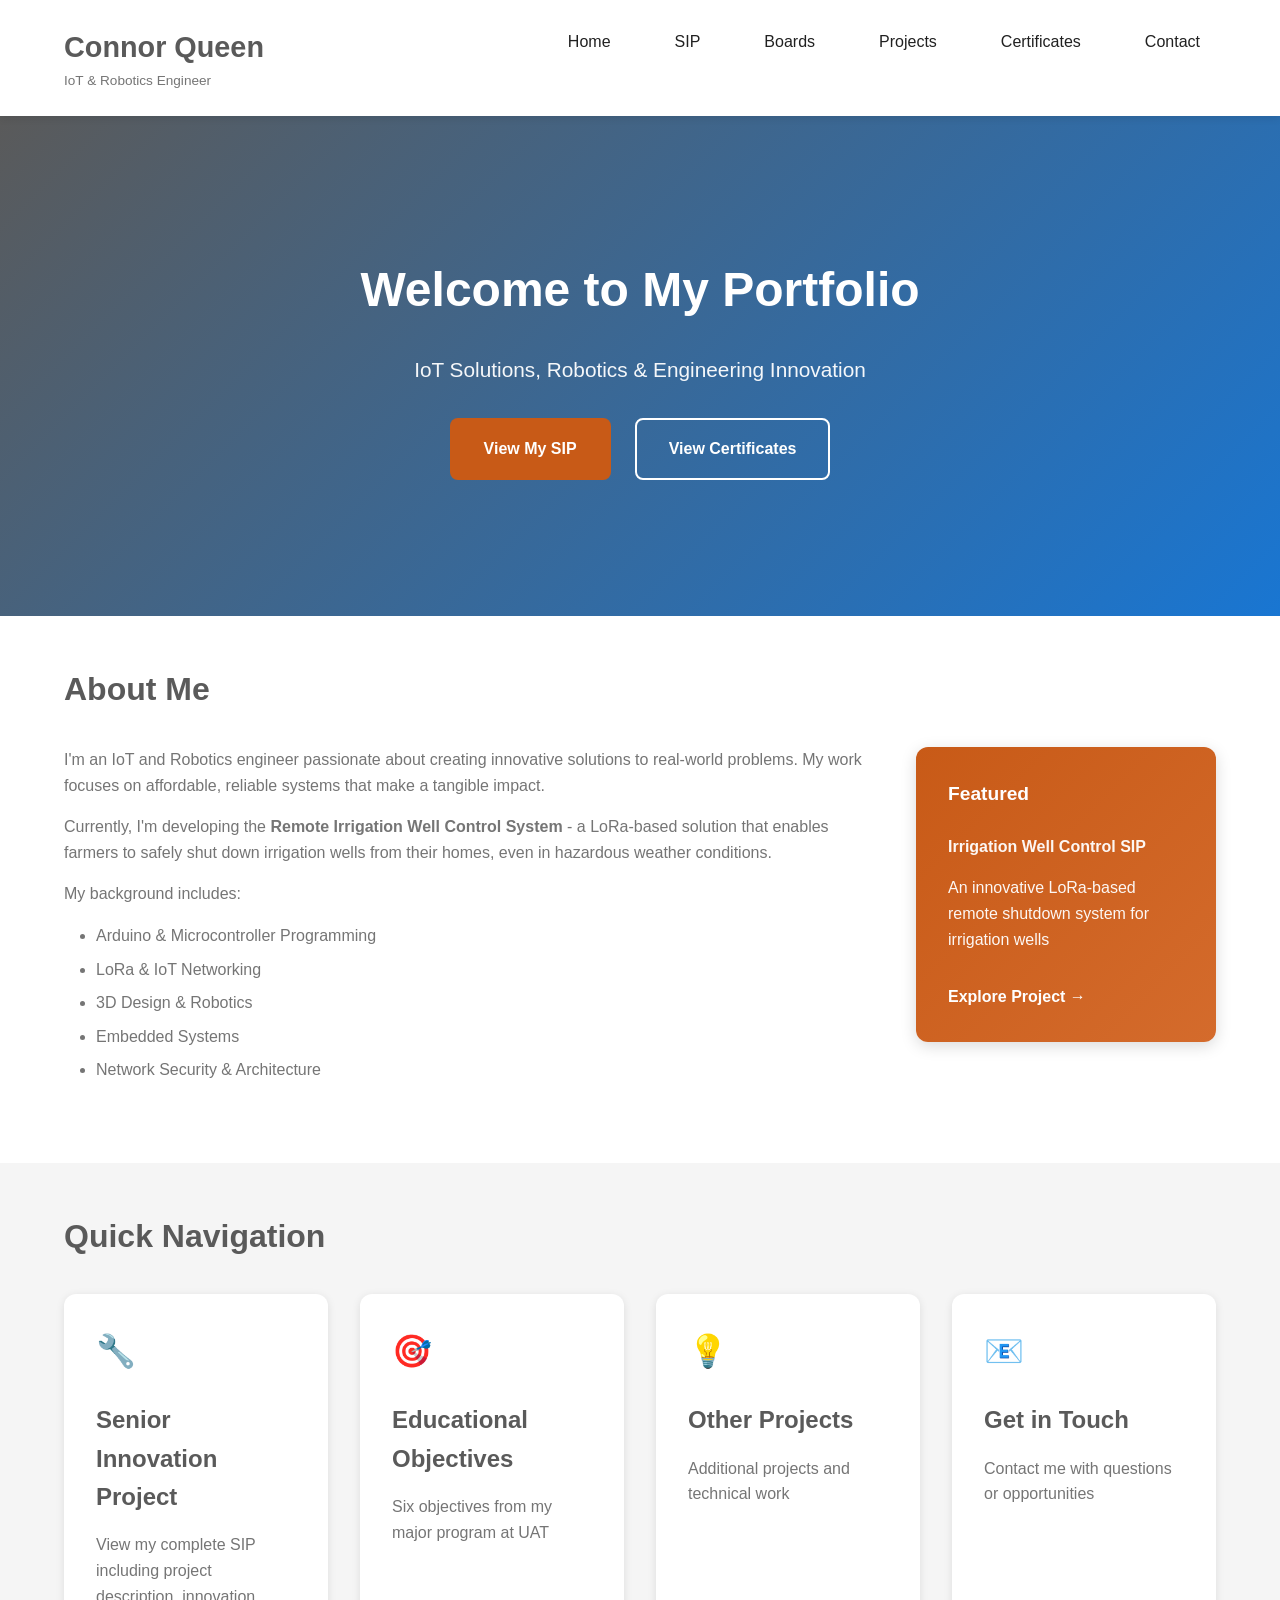
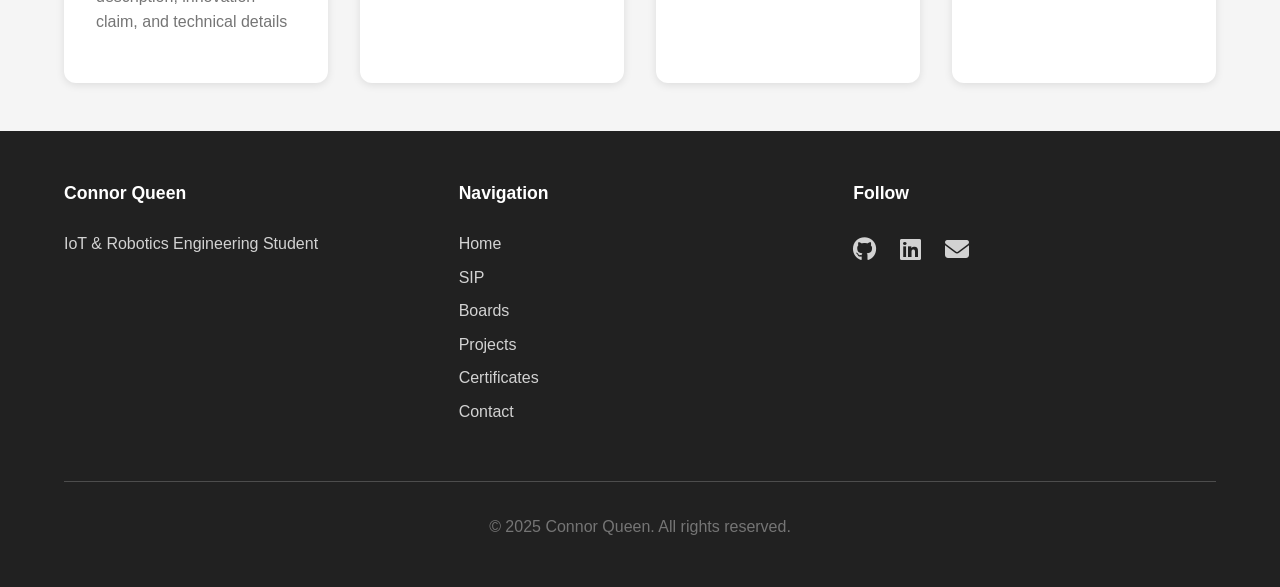
==== commit b22486c6: "Add certificates navigation and homepage link" ====
--- a/index.html
+++ b/index.html
@@ -21,6 +21,7 @@
                     <li><a href="sip.html">SIP</a></li>
                     <li><a href="boards.html">Boards</a></li>
                     <li><a href="projects.html">Projects</a></li>
+                    <li><a href="certificates.html">Certificates</a></li>
                     <li><a href="contact.html">Contact</a></li>
                 </ul>
             </div>
@@ -34,7 +35,7 @@
             <p>IoT Solutions, Robotics & Engineering Innovation</p>
             <div class="hero-buttons">
                 <a href="sip.html" class="btn btn-primary">View My SIP</a>
-                <a href="#about" class="btn btn-secondary">Learn More</a>
+                <a href="certificates.html" class="btn btn-secondary">View Certificates</a>
             </div>
         </div>
     </section>
@@ -114,6 +115,7 @@
                         <li><a href="sip.html">SIP</a></li>
                         <li><a href="boards.html">Boards</a></li>
                         <li><a href="projects.html">Projects</a></li>
+                        <li><a href="certificates.html">Certificates</a></li>
                         <li><a href="contact.html">Contact</a></li>
                     </ul>
                 </div>
@@ -123,8 +125,11 @@
                         <a href="https://github.com/connorcqueen-lgtm" target="_blank" title="GitHub">
                             <i class="fab fa-github"></i>
                         </a>
-                        <a href="#" target="_blank" title="LinkedIn">
+                        <a href="https://www.linkedin.com/in/connor-q-73837838b" target="_blank" rel="noopener noreferrer" title="LinkedIn">
                             <i class="fab fa-linkedin"></i>
+                        </a>
+                        <a href="mailto:cqueen92799@uat.edu" title="Email">
+                            <i class="fas fa-envelope"></i>
                         </a>
                     </div>
                 </div>
@@ -135,4 +140,4 @@
         </div>
     </footer>
 </body>
-</html>
+</html>
--- a/styles.css
+++ b/styles.css
@@ -68,6 +68,10 @@
     text-decoration: underline;
 }
 
+a.link-arrow:hover {
+    text-decoration: none;
+}
+
 ul, ol {
     margin-left: var(--spacing-lg);
     margin-bottom: var(--spacing-md);
@@ -90,6 +94,14 @@
 
 section {
     padding: var(--spacing-xl) 0;
+}
+
+section.sip-section {
+    padding: var(--spacing-xl) 0;
+}
+
+section.sip-section.alternate {
+    background-color: var(--bg-light);
 }
 
 /* ===================================
@@ -119,6 +131,12 @@
     font-size: 1.8rem;
 }
 
+.logo .tagline {
+    font-size: 0.85rem;
+    color: var(--text-light);
+    margin: 0;
+}
+
 .nav-menu {
     display: flex;
     list-style: none;
@@ -129,10 +147,14 @@
     color: var(--text-dark);
     font-weight: 500;
     transition: color 0.3s ease;
-}
-
-.nav-menu a:hover {
-    color: var(--primary-color);
+    padding: var(--spacing-xs) var(--spacing-sm);
+    border-bottom: 2px solid transparent;
+}
+
+.nav-menu a:hover,
+.nav-menu a.active {
+    color: var(--primary-color);
+    border-bottom-color: var(--accent-color);
     text-decoration: none;
 }
 
@@ -171,6 +193,28 @@
     gap: var(--spacing-md);
     justify-content: center;
     flex-wrap: wrap;
+}
+
+.page-hero {
+    background: linear-gradient(135deg, var(--primary-color) 0%, var(--secondary-color) 100%);
+    color: white;
+    text-align: center;
+    padding: var(--spacing-xl) var(--spacing-md);
+    min-height: 300px;
+    display: flex;
+    align-items: center;
+    justify-content: center;
+}
+
+.sip-hero {
+    background: linear-gradient(135deg, var(--accent-color) 0%, var(--primary-color) 100%);
+    color: white;
+    text-align: center;
+    padding: var(--spacing-xl) var(--spacing-md);
+    min-height: 350px;
+    display: flex;
+    align-items: center;
+    justify-content: center;
 }
 
 /* ===================================
@@ -212,108 +256,298 @@
 }
 
 /* ===================================
-   PROBLEM SECTION
-   =================================== */
-
-.problem {
+   ABOUT SECTION (Homepage)
+   =================================== */
+
+.about {
+    background-color: var(--bg-white);
+}
+
+.about-content {
+    display: grid;
+    grid-template-columns: 1fr 300px;
+    gap: var(--spacing-lg);
+    align-items: start;
+}
+
+.about-text ul {
+    margin-bottom: var(--spacing-lg);
+}
+
+.about-highlight {
+    display: flex;
+    align-items: flex-start;
+}
+
+.highlight-box {
+    background: linear-gradient(135deg, var(--accent-color) 0%, #d46b2c 100%);
+    color: white;
+    padding: var(--spacing-lg);
+    border-radius: 12px;
+    box-shadow: var(--shadow-lg);
+}
+
+.highlight-box h3 {
+    color: white;
+    margin-bottom: var(--spacing-md);
+    font-size: 1.2rem;
+}
+
+.highlight-box p {
+    color: rgba(255, 255, 255, 0.95);
+    margin-bottom: var(--spacing-sm);
+}
+
+.link-arrow {
+    color: white;
+    font-weight: 600;
+    display: inline-block;
+    margin-top: var(--spacing-sm);
+}
+
+.link-arrow:hover {
+    transform: translateX(4px);
+}
+
+/* ===================================
+   QUICK LINKS SECTION
+   =================================== */
+
+.quick-links {
     background-color: var(--bg-light);
 }
 
-.problem-content {
-    display: grid;
-    grid-template-columns: 1fr 200px;
-    gap: var(--spacing-lg);
-    align-items: start;
-}
-
-.problem-text ul {
-    margin-left: var(--spacing-lg);
-}
-
-.problem-text li {
+.links-grid {
+    display: grid;
+    grid-template-columns: repeat(auto-fit, minmax(250px, 1fr));
+    gap: var(--spacing-lg);
+}
+
+.link-card {
+    background-color: white;
+    padding: var(--spacing-lg);
+    border-radius: 12px;
+    box-shadow: var(--shadow);
+    transition: all 0.3s ease;
+    display: flex;
+    flex-direction: column;
+}
+
+.link-card:hover {
+    box-shadow: var(--shadow-lg);
+    transform: translateY(-4px);
+    text-decoration: none;
+}
+
+.link-icon {
+    font-size: 2rem;
     margin-bottom: var(--spacing-md);
-    font-size: 1.05rem;
-}
-
-.problem-icon {
+}
+
+.link-card h3 {
+    color: var(--primary-color);
+    margin-bottom: var(--spacing-sm);
+}
+
+.link-card p {
+    flex-grow: 1;
+}
+
+/* ===================================
+   OBJECTIVES SECTION (Boards)
+   =================================== */
+
+.section-intro {
     text-align: center;
-    font-size: 4rem;
-}
-
-/* ===================================
-   SOLUTION SECTION
-   =================================== */
-
-.solution {
-    background-color: var(--bg-white);
-}
-
-/* Solution Card */
-.solution-card {
-    background-color: var(--bg-white);
+    font-size: 1.1rem;
+    margin-bottom: var(--spacing-xl);
+    color: var(--text-light);
+}
+
+.objectives-grid {
+    display: grid;
+    grid-template-columns: repeat(auto-fit, minmax(300px, 1fr));
+    gap: var(--spacing-lg);
+    margin: var(--spacing-lg) 0;
+}
+
+.objective-card {
+    background-color: white;
     border: 2px solid var(--border-color);
     border-radius: 12px;
     padding: var(--spacing-lg);
-    margin-bottom: var(--spacing-xl);
     box-shadow: var(--shadow);
     transition: all 0.3s ease;
-}
-
-.solution-card:hover {
+    position: relative;
+}
+
+.objective-card:hover {
     box-shadow: var(--shadow-lg);
-    border-color: var(--primary-color);
-}
-
-.solution-header {
-    display: flex;
-    justify-content: space-between;
+    border-color: var(--accent-color);
+}
+
+.objective-number {
+    position: absolute;
+    top: -15px;
+    left: 20px;
+    background-color: var(--accent-color);
+    color: white;
+    width: 40px;
+    height: 40px;
+    border-radius: 50%;
+    display: flex;
     align-items: center;
-    margin-bottom: var(--spacing-lg);
-    padding-bottom: var(--spacing-md);
-    border-bottom: 2px solid var(--border-color);
-}
-
-.solution-header h3 {
-    color: var(--primary-color);
-    margin: 0;
-}
-
-.badge {
-    background-color: var(--primary-color);
-    color: white;
-    padding: var(--spacing-xs) var(--spacing-sm);
-    border-radius: 20px;
+    justify-content: center;
+    font-weight: 700;
+    font-size: 1.2rem;
+}
+
+.objective-card h3 {
+    margin-top: var(--spacing-md);
+    margin-bottom: var(--spacing-sm);
+}
+
+.objective-skills {
+    display: flex;
+    flex-wrap: wrap;
+    gap: var(--spacing-xs);
+    margin-top: var(--spacing-md);
+}
+
+.skill {
+    background-color: #FFF3E0;
+    color: var(--accent-color);
+    padding: 4px 8px;
+    border-radius: 4px;
     font-size: 0.85rem;
-    font-weight: 600;
-}
-
-.solution-body h4 {
+    font-weight: 500;
+}
+
+/* ===================================
+   FULFILLMENT SECTION
+   =================================== */
+
+.fulfillment-list {
+    display: grid;
+    grid-template-columns: repeat(auto-fit, minmax(300px, 1fr));
+    gap: var(--spacing-lg);
+}
+
+.fulfillment-item {
+    background-color: white;
+    padding: var(--spacing-lg);
+    border-radius: 8px;
+    border-left: 4px solid var(--secondary-color);
+    box-shadow: var(--shadow);
+}
+
+.fulfillment-item h4 {
+    color: var(--secondary-color);
+    margin-bottom: var(--spacing-sm);
+}
+
+/* ===================================
+   CATALOG LINKS
+   =================================== */
+
+.catalog-links {
+    display: grid;
+    grid-template-columns: repeat(auto-fit, minmax(250px, 1fr));
+    gap: var(--spacing-lg);
+    margin: var(--spacing-lg) 0;
+}
+
+.catalog-link {
+    background-color: white;
+    padding: var(--spacing-lg);
+    border-radius: 12px;
+    box-shadow: var(--shadow);
+    border-left: 4px solid var(--secondary-color);
+    transition: all 0.3s ease;
+    display: block;
+}
+
+.catalog-link:hover {
+    box-shadow: var(--shadow-lg);
+    transform: translateY(-4px);
+    text-decoration: none;
+}
+
+.catalog-link h4 {
+    color: var(--primary-color);
+    margin-bottom: var(--spacing-xs);
+}
+
+.note {
+    text-align: center;
+    font-size: 0.95rem;
+    color: var(--text-light);
     margin-top: var(--spacing-lg);
-    margin-bottom: var(--spacing-sm);
-}
-
-.solution-body > p {
+}
+
+/* ===================================
+   SIP SECTION STYLES
+   =================================== */
+
+.sip-section {
+    padding: var(--spacing-xl) 0;
+}
+
+.problem-box {
+    background-color: #FFEBEE;
+    border-left: 4px solid var(--accent-color);
+    padding: var(--spacing-lg);
+    border-radius: 8px;
+    margin: var(--spacing-lg) 0;
+}
+
+.problem-box h3 {
+    color: var(--accent-color);
     margin-bottom: var(--spacing-md);
-    font-size: 1.05rem;
-    color: var(--text-dark);
-}
-
-.solution-body ul {
-    margin-bottom: var(--spacing-lg);
-}
-
-.solution-body li {
-    margin-bottom: var(--spacing-sm);
-    font-size: 1rem;
-}
-
-.solution-body ol {
-    margin-bottom: var(--spacing-lg);
-}
-
-.solution-body ol li {
+}
+
+.problem-box ul {
+    margin-bottom: 0;
+}
+
+.innovation-card {
+    background-color: white;
+    border: 2px solid var(--border-color);
+    border-radius: 12px;
+    padding: var(--spacing-lg);
+    box-shadow: var(--shadow);
+}
+
+.innovation-grid {
+    display: grid;
+    grid-template-columns: repeat(auto-fit, minmax(300px, 1fr));
+    gap: var(--spacing-lg);
+    margin: var(--spacing-lg) 0;
+}
+
+.innovation-item h4 {
     margin-bottom: var(--spacing-md);
-    color: var(--text-light);
+    color: var(--accent-color);
+}
+
+.specs-grid {
+    display: grid;
+    grid-template-columns: repeat(auto-fit, minmax(250px, 1fr));
+    gap: var(--spacing-md);
+    margin: var(--spacing-lg) 0;
+}
+
+.spec-card {
+    background-color: white;
+    padding: var(--spacing-md);
+    border-radius: 8px;
+    border-left: 4px solid var(--accent-color);
+    box-shadow: var(--shadow);
+}
+
+.spec-card h4 {
+    color: var(--accent-color);
+    margin-bottom: var(--spacing-sm);
 }
 
 /* Tech Specs */
@@ -362,6 +596,11 @@
     min-width: 200px;
 }
 
+.arch-box h4 {
+    color: var(--primary-color);
+    margin-bottom: var(--spacing-sm);
+}
+
 .arch-box h5 {
     color: var(--primary-color);
     margin-bottom: var(--spacing-sm);
@@ -399,6 +638,12 @@
     border-left: 4px solid var(--accent-color);
 }
 
+.feature h3 {
+    color: var(--accent-color);
+    margin-bottom: var(--spacing-sm);
+    font-size: 1.2rem;
+}
+
 .feature h5 {
     color: var(--accent-color);
     margin-bottom: var(--spacing-sm);
@@ -427,86 +672,48 @@
     border: 1px solid var(--primary-color);
 }
 
-/* Benefits Section */
-.solution-benefits {
-    margin-top: var(--spacing-xl);
-    padding-top: var(--spacing-xl);
-    border-top: 2px solid var(--border-color);
-}
-
-.solution-benefits h3 {
-    text-align: center;
-    margin-bottom: var(--spacing-lg);
-}
-
-.benefits-grid {
-    display: grid;
-    grid-template-columns: repeat(auto-fit, minmax(250px, 1fr));
-    gap: var(--spacing-lg);
-}
-
-.benefit-card {
-    background: linear-gradient(135deg, var(--bg-light) 0%, white 100%);
-    padding: var(--spacing-md);
-    border-radius: 12px;
-    border-left: 4px solid var(--secondary-color);
-    box-shadow: var(--shadow);
-    transition: all 0.3s ease;
-}
-
-.benefit-card:hover {
-    box-shadow: var(--shadow-lg);
-    transform: translateY(-4px);
-}
-
-.benefit-card h4 {
-    color: var(--secondary-color);
-    margin-bottom: var(--spacing-sm);
-}
-
-.benefit-card p {
-    margin: 0;
-    font-size: 0.95rem;
-}
-
-/* ===================================
-   REFERENCES SECTION
-   =================================== */
-
-.references {
-    background-color: var(--bg-light);
-}
-
-.references-grid {
+/* Resources Section */
+.resources-grid {
     display: grid;
     grid-template-columns: repeat(auto-fit, minmax(300px, 1fr));
     gap: var(--spacing-lg);
 }
 
-.reference-item {
+.resource-card {
     background-color: white;
     padding: var(--spacing-lg);
     border-radius: 12px;
     box-shadow: var(--shadow);
     transition: all 0.3s ease;
-}
-
-.reference-item:hover {
+    border-left: 4px solid var(--accent-color);
+}
+
+.resource-card:hover {
     box-shadow: var(--shadow-lg);
     transform: translateY(-4px);
 }
 
-.reference-item h4 {
-    color: var(--primary-color);
+.resource-card h3 {
+    color: var(--accent-color);
     margin-bottom: var(--spacing-md);
 }
 
-.reference-item p {
-    margin-bottom: var(--spacing-sm);
-}
-
-.reference-item a {
-    font-weight: 500;
+.resource-card p {
+    margin-bottom: var(--spacing-sm);
+}
+
+/* SIP Brief Placeholder */
+.brief-placeholder {
+    background-color: var(--bg-light);
+    border: 2px dashed var(--border-color);
+    border-radius: 8px;
+    padding: var(--spacing-lg);
+    text-align: center;
+    min-height: 200px;
+    display: flex;
+    flex-direction: column;
+    align-items: center;
+    justify-content: center;
 }
 
 /* ===================================
@@ -548,6 +755,22 @@
 .footer-section a:hover {
     color: white;
     text-decoration: underline;
+}
+
+.social-links {
+    display: flex;
+    gap: var(--spacing-md);
+    font-size: 1.5rem;
+}
+
+.social-links a {
+    color: rgba(255, 255, 255, 0.8);
+    transition: all 0.3s ease;
+}
+
+.social-links a:hover {
+    color: var(--accent-color);
+    text-decoration: none;
 }
 
 .footer-bottom {
@@ -600,21 +823,7 @@
         max-width: 300px;
     }
     
-    .problem-content {
-        grid-template-columns: 1fr;
-    }
-    
-    .problem-icon {
-        display: none;
-    }
-    
-    .solution-header {
-        flex-direction: column;
-        align-items: flex-start;
-        gap: var(--spacing-sm);
-    }
-    
-    .tech-specs {
+    .about-content {
         grid-template-columns: 1fr;
     }
     
@@ -631,7 +840,23 @@
         grid-template-columns: 1fr;
     }
     
-    .benefits-grid {
+    .objectives-grid {
+        grid-template-columns: 1fr;
+    }
+    
+    .fulfillment-list {
+        grid-template-columns: 1fr;
+    }
+    
+    .innovation-grid {
+        grid-template-columns: 1fr;
+    }
+    
+    .specs-grid {
+        grid-template-columns: 1fr;
+    }
+    
+    .resources-grid {
         grid-template-columns: 1fr;
     }
 }
@@ -661,4 +886,8 @@
         font-size: 0.8rem;
         padding: 4px 8px;
     }
-}
+    
+    .objective-card {
+        padding-top: var(--spacing-lg) + 10px;
+    }
+}
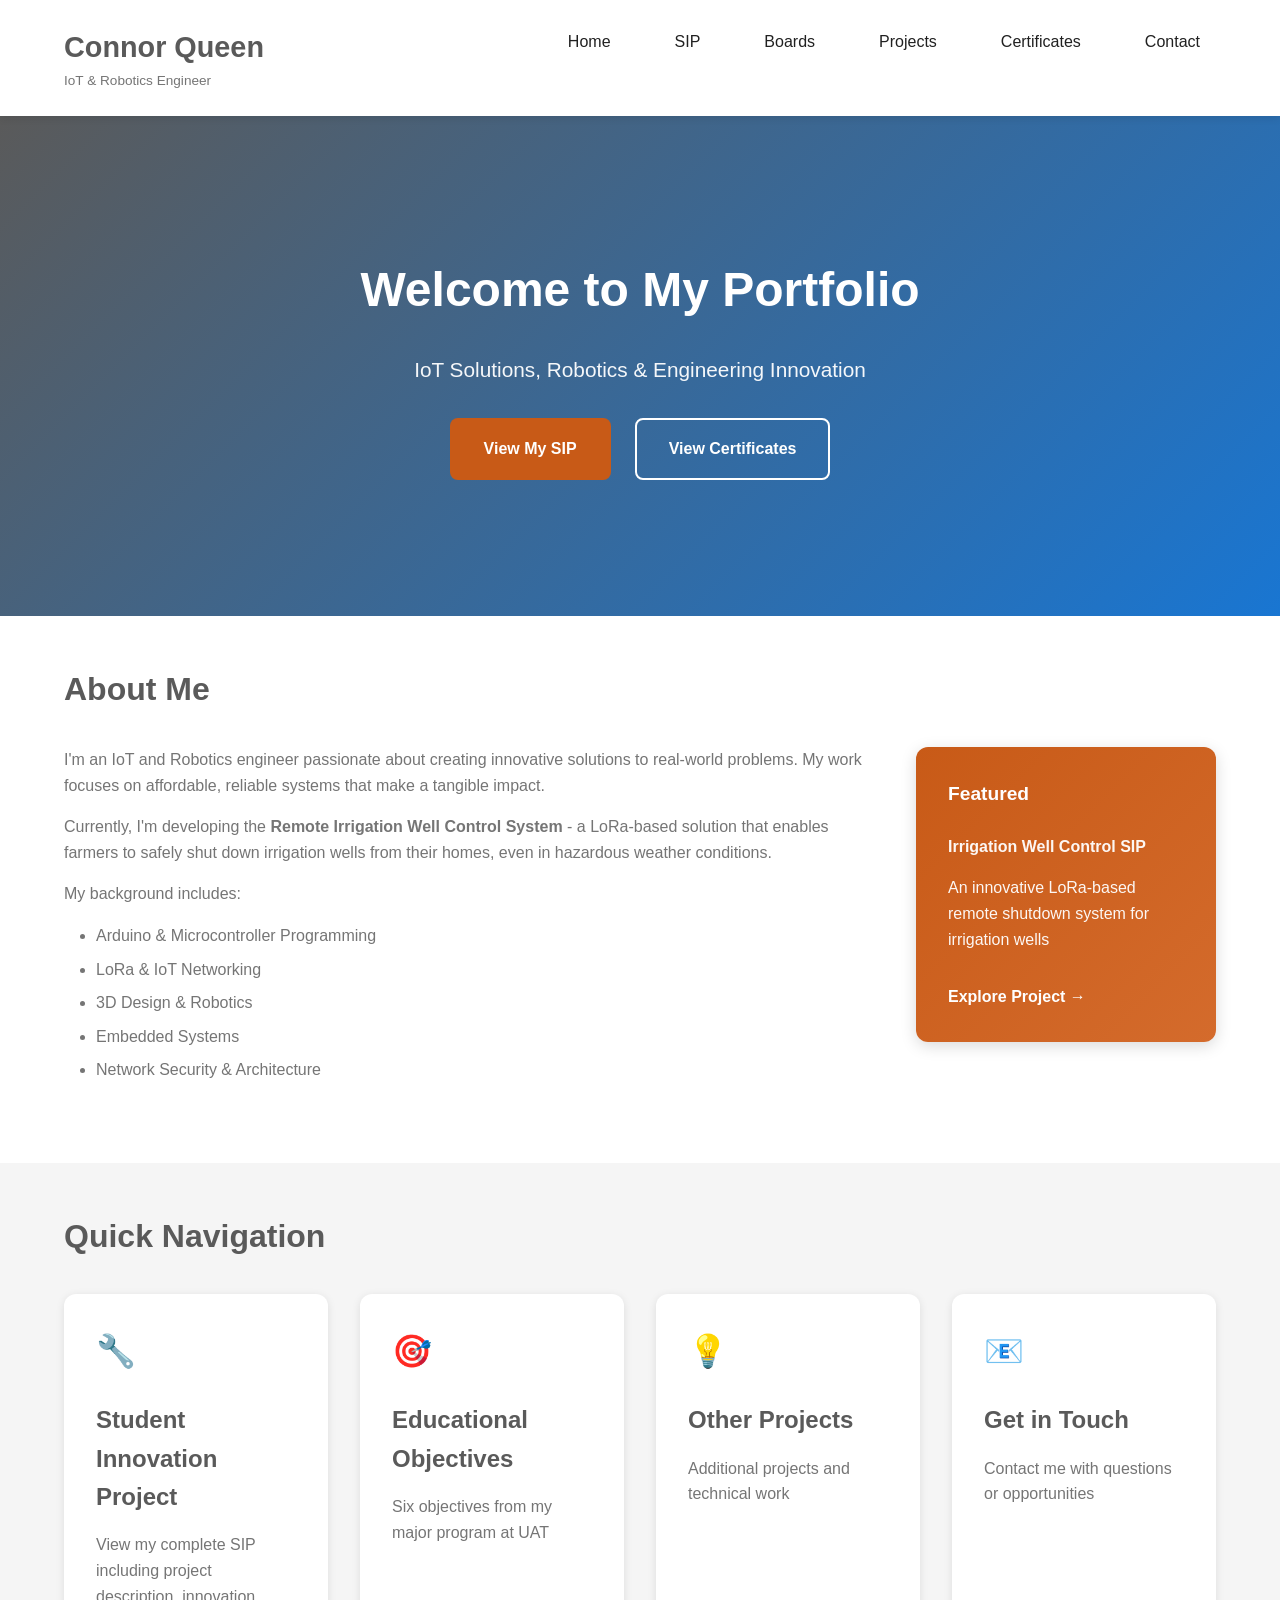
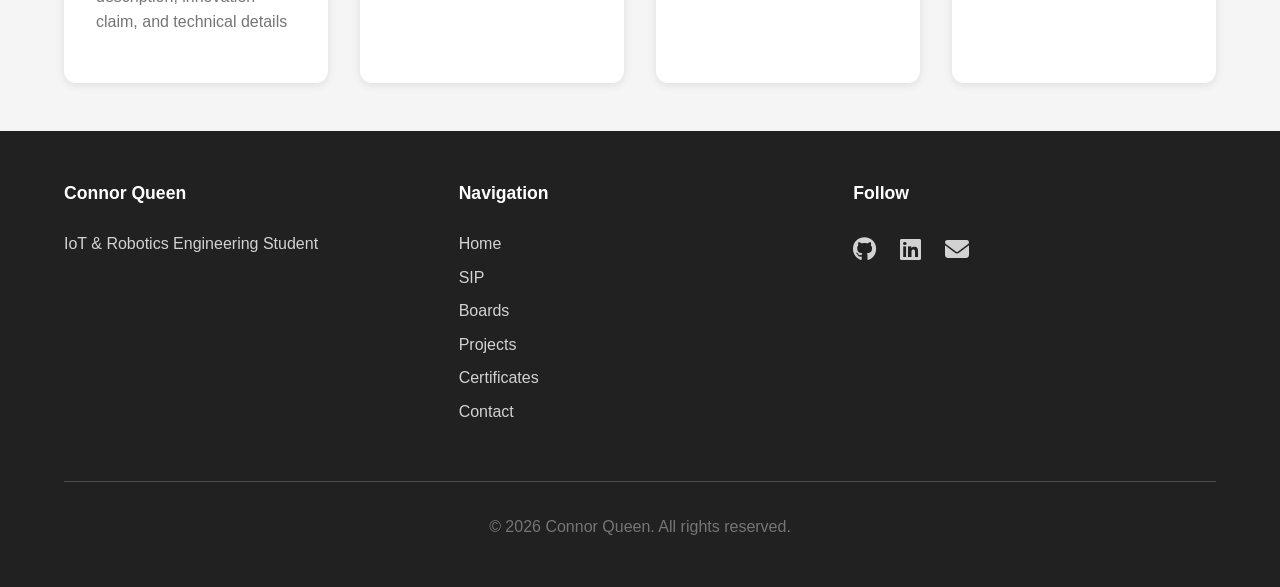
==== commit 9daabfaf: "updated specs there were several specs that needed to be updated" ====
--- a/index.html
+++ b/index.html
@@ -78,7 +78,7 @@
             <div class="links-grid">
                 <a href="sip.html" class="link-card">
                     <div class="link-icon">🔧</div>
-                    <h3>Senior Innovation Project</h3>
+                    <h3>Student Innovation Project</h3>
                     <p>View my complete SIP including project description, innovation claim, and technical details</p>
                 </a>
                 <a href="boards.html" class="link-card">
@@ -135,7 +135,7 @@
                 </div>
             </div>
             <div class="footer-bottom">
-                <p>&copy; 2025 Connor Queen. All rights reserved.</p>
+                <p>&copy; 2026 Connor Queen. All rights reserved.</p>
             </div>
         </div>
     </footer>
